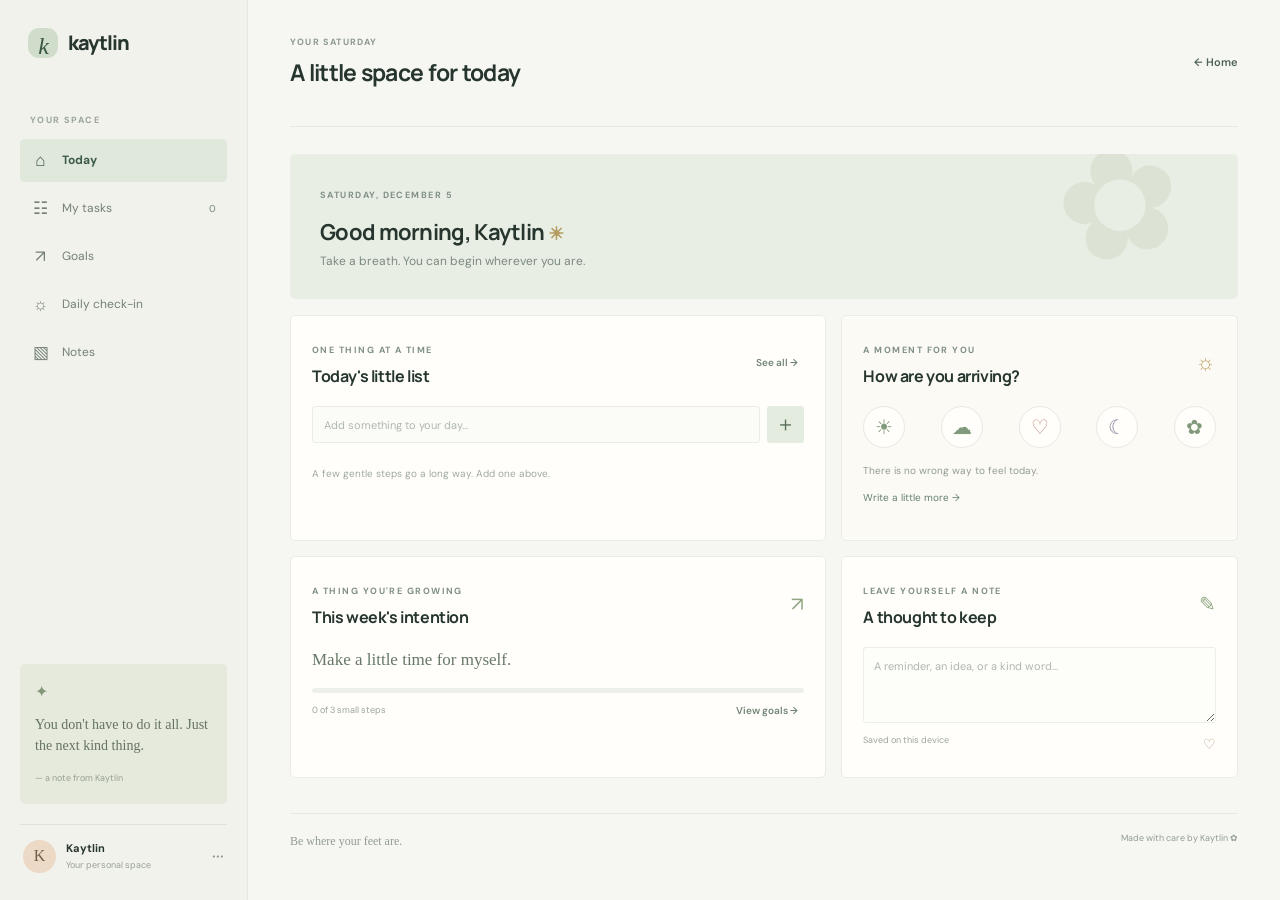
==== workbench.html @ 056707e0 "Upload Kaytlin website files" ====
<!doctype html>
<html lang="en">
<head>
  <meta charset="utf-8">
  <meta name="viewport" content="width=device-width, initial-scale=1">
  <meta name="theme-color" content="#f6f7f2">
  <title>Your space — Kaytlin</title>
  <link rel="preconnect" href="https://fonts.googleapis.com">
  <link rel="preconnect" href="https://fonts.gstatic.com" crossorigin>
  <link href="https://fonts.googleapis.com/css2?family=DM+Sans:wght@400;500;600;700&family=Manrope:wght@400;500;600;700;800&display=swap" rel="stylesheet">
  <link rel="stylesheet" href="style.css">
</head>
<body class="app-page">
  <aside class="sidebar"><a class="brand" href="index.html"><span class="brand-mark">k</span> kaytlin</a><div class="side-label">YOUR SPACE</div><nav class="side-nav" aria-label="Main navigation">
    <button class="nav-item active" data-view="today"><span>⌂</span> Today</button><button class="nav-item" data-view="tasks"><span>☷</span> My tasks <b class="nav-count" id="nav-count">0</b></button><button class="nav-item" data-view="goals"><span>↗</span> Goals</button><button class="nav-item" data-view="checkin"><span>☼</span> Daily check-in</button><button class="nav-item" data-view="notes"><span>▧</span> Notes</button>
  </nav><div class="sidebar-bottom"><div class="sidebar-note"><span class="note-spark">✦</span><p>You don't have to do it all. Just the next kind thing.</p><span>— a note from Kaytlin</span></div><div class="profile"><div class="profile-avatar">K</div><div><b>Kaytlin</b><small>Your personal space</small></div><span class="profile-menu">···</span></div></div></aside>
  <main class="app-main"><header class="app-header"><div class="mobile-brand"><a class="brand" href="index.html"><span class="brand-mark">k</span> kaytlin</a></div><div><div class="date-kicker" id="today-date">YOUR WEDNESDAY</div><h1 id="view-title">A little space for today</h1></div><a class="back-link" href="index.html">← Home</a></header>
    <div class="app-content">
      <section class="view-panel active" id="view-today"><div class="welcome-card"><div><span class="eyebrow">WEDNESDAY, NOVEMBER 6</span><h2>Good morning, Kaytlin <span>☀</span></h2><p>Take a breath. You can begin wherever you are.</p></div><div class="welcome-art">✿</div></div>
        <div class="dashboard-grid"><div class="panel tasks-panel"><div class="panel-heading"><div><span class="eyebrow">ONE THING AT A TIME</span><h3>Today's little list</h3></div><button class="text-button" data-jump="tasks">See all →</button></div><form class="add-task-form" data-form="task"><input name="task" placeholder="Add something to your day…" aria-label="New task" maxlength="100" required><button aria-label="Add task">＋</button></form><ul class="task-list" id="today-task-list"></ul><div class="empty-hint" id="task-empty">A few gentle steps go a long way. Add one above.</div></div>
        <div class="panel mood-panel"><div class="panel-heading"><div><span class="eyebrow">A MOMENT FOR YOU</span><h3>How are you arriving?</h3></div><span class="panel-sun">☼</span></div><div class="mood-options" aria-label="Choose today's mood"><button data-mood="Bright" title="Bright">☀</button><button data-mood="Okay" title="Okay">☁</button><button data-mood="Tender" title="Tender">♡</button><button data-mood="Low-key" title="Low-key">☾</button><button data-mood="Growing" title="Growing">✿</button></div><p class="mood-result" id="mood-result">There is no wrong way to feel today.</p><a class="subtle-link" data-jump="checkin">Write a little more →</a></div>
        <div class="panel goal-panel"><div class="panel-heading"><div><span class="eyebrow">A THING YOU'RE GROWING</span><h3>This week's intention</h3></div><span class="goal-icon">↗</span></div><p id="today-goal">Make a little time for myself.</p><div class="progress-track"><span id="goal-progress-bar"></span></div><div class="goal-foot"><span id="goal-progress-text">0 of 3 small steps</span><button class="text-button" data-jump="goals">View goals →</button></div></div>
        <div class="panel note-panel"><div class="panel-heading"><div><span class="eyebrow">LEAVE YOURSELF A NOTE</span><h3>A thought to keep</h3></div><span class="note-icon">✎</span></div><textarea id="quick-note" placeholder="A reminder, an idea, or a kind word…" maxlength="500" aria-label="Quick note"></textarea><div class="save-line"><span id="note-status">Saved on this device</span><span>♡</span></div></div></div>
      </section>
      <section class="view-panel" id="view-tasks"><div class="section-banner banner-moss"><div><span class="eyebrow">CLEAR A LITTLE SPACE</span><h2>Tasks for your day</h2><p>Small steps count. Add, finish, or let go of a task.</p></div><span>☷</span></div><div class="panel full-panel"><form class="add-task-form" data-form="task"><input name="task" placeholder="What would you like to remember?" aria-label="New task" maxlength="100" required><button aria-label="Add task">＋</button></form><ul class="task-list" id="all-task-list"></ul><div class="empty-hint" id="all-task-empty">Your list is open. Add a first step above.</div></div></section>
      <section class="view-panel" id="view-goals"><div class="section-banner banner-lilac"><div><span class="eyebrow">GROW AT YOUR OWN PACE</span><h2>Goals & intentions</h2><p>Let a big hope become a few kind, doable steps.</p></div><span>↗</span></div><div class="panel full-panel"><div class="panel-heading"><div><span class="eyebrow">THIS WEEK</span><h3 id="goal-heading">Make a little time for myself</h3></div><button id="edit-goal" class="text-button">Edit intention</button></div><div class="goal-steps" id="goal-steps"></div><form class="add-task-form" id="goal-form"><input name="step" placeholder="Add a small step…" maxlength="100" aria-label="Add goal step" required><button aria-label="Add step">＋</button></form><div class="goal-progress-large"><div class="progress-track"><span id="goal-progress-bar-large"></span></div><span id="goal-progress-text-large">0 of 3 steps complete</span></div></div></section>
      <section class="view-panel" id="view-checkin"><div class="section-banner banner-peach"><div><span class="eyebrow">A SMALL PAUSE IN YOUR DAY</span><h2>Daily check-in</h2><p>Notice what is here, without needing to fix it.</p></div><span>☼</span></div><div class="panel full-panel checkin-panel"><span class="eyebrow">HOW ARE YOU FEELING RIGHT NOW?</span><div class="mood-options mood-options-large"><button data-mood="Bright" title="Bright">☀<small>Bright</small></button><button data-mood="Okay" title="Okay">☁<small>Okay</small></button><button data-mood="Tender" title="Tender">♡<small>Tender</small></button><button data-mood="Low-key" title="Low-key">☾<small>Low-key</small></button><button data-mood="Growing" title="Growing">✿<small>Growing</small></button></div><label class="field-label" for="checkin-note">Anything you'd like to say to yourself?</label><textarea id="checkin-note" placeholder="No need to make it perfect…" maxlength="500"></textarea><button class="button button-dark" id="save-checkin">Save today's check-in <span>→</span></button><div class="checkin-history" id="checkin-history"></div></div></section>
      <section class="view-panel" id="view-notes"><div class="section-banner banner-cream"><div><span class="eyebrow">CATCH A THOUGHT BEFORE IT FLOWS BY</span><h2>Your notes</h2><p>A safe place for ideas, lists, and little reminders.</p></div><span>▧</span></div><div class="panel full-panel notes-panel"><label class="field-label" for="long-note">A page for your thoughts</label><textarea id="long-note" placeholder="Write whatever you need to get out of your head…" maxlength="3000"></textarea><div class="save-line"><span id="long-note-status">Saved on this device</span><span>✦</span></div><div class="privacy-note">Your notes stay in this browser on this device.</div></div></section>
    </div><footer class="app-footer">Be where your feet are. <span>Made with care by Kaytlin ✿</span></footer>
  </main>
  <nav class="mobile-nav" aria-label="Mobile navigation"><button class="active" data-view="today"><span>⌂</span><small>Today</small></button><button data-view="tasks"><span>☷</span><small>Tasks</small></button><button data-view="goals"><span>↗</span><small>Goals</small></button><button data-view="checkin"><span>☼</span><small>Check-in</small></button><button data-view="notes"><span>▧</span><small>Notes</small></button></nav>
  <script src="app.js"></script>
</body>
</html>
---- style.css ----
:root{--ink:#26352e;--muted:#758078;--paper:#f6f7f2;--white:#fffefa;--line:#e7e9e1;--moss:#dfe9da;--green:#526e5a;--peach:#f8e4d8;--lilac:#eae4f1;--cream:#f3eddd;--dark:#273b31;--serif:Georgia,'Times New Roman',serif;--sans:'DM Sans',Arial,sans-serif;--display:'Manrope','DM Sans',Arial,sans-serif}*{box-sizing:border-box}html{scroll-behavior:smooth}body{margin:0;background:var(--paper);color:var(--ink);font-family:var(--sans);font-size:15px;line-height:1.55}a{color:inherit;text-decoration:none}button,input,textarea{font:inherit}button{color:inherit}.wrap{width:min(1160px,calc(100% - 64px));margin-inline:auto}.topbar{height:84px;display:flex;align-items:center;justify-content:space-between}.landing-topbar{width:min(1280px,calc(100% - 64px));margin:auto}.brand{display:inline-flex;align-items:center;gap:10px;font-family:var(--display);font-size:20px;letter-spacing:-1px;font-weight:800}.brand-mark{width:30px;height:30px;display:grid;place-items:center;border-radius:11px;background:#cfddca;color:#375542;font-family:var(--serif);font-size:24px;font-style:italic;font-weight:400}.top-link,.back-link{font-size:13px;font-weight:600;color:#506258}.top-link span{margin-left:6px}.hero{min-height:610px;padding:68px 0 82px;display:grid;grid-template-columns:1fr 1.04fr;align-items:center;gap:42px}.hero-copy{padding-bottom:20px}.eyebrow{display:inline-flex;align-items:center;color:#819087;font-size:10px;font-weight:700;letter-spacing:1.45px;line-height:1.4}.live-dot{width:7px;height:7px;background:#92aa83;border-radius:50%;margin-right:9px;box-shadow:0 0 0 4px #e7ede2}.hero h1,.section-heading h2,.closing h2{font-family:var(--display);font-size:clamp(50px,6.2vw,78px);line-height:1.06;letter-spacing:-4.5px;margin:24px 0 18px;font-weight:600}.hero h1 em,.section-heading h2 em{font-family:var(--serif);font-weight:400;color:#69836c;letter-spacing:-3px}.hero-text{max-width:470px;color:#758078;font-size:16px;line-height:1.8;margin:0 0 28px}.button{border:0;display:inline-flex;align-items:center;justify-content:center;gap:24px;border-radius:7px;padding:14px 18px;font-size:13px;font-weight:700;cursor:pointer;transition:transform .18s,background .18s}.button:hover{transform:translateY(-2px)}.button-dark{color:white;background:var(--dark)}.button-dark:hover{background:#3c5849}.button-light{background:#f5f4eb;color:var(--dark)}.hero-note{display:flex;align-items:center;gap:12px;margin-top:32px;color:#8b958e;font-size:11px}.avatar-stack{display:flex}.avatar-stack i{font-style:normal;display:grid;place-items:center;width:25px;height:25px;border-radius:50%;background:#e8eee3;border:2px solid var(--paper);margin-right:-6px;color:#738c70;font-size:10px}.avatar-stack i:nth-child(2){background:#f7e8d9;color:#bb8d64}.avatar-stack i:nth-child(3){background:#eee6f2;color:#90749f}.hero-art{position:relative;min-height:450px;display:grid;place-items:center;overflow:hidden;border-radius:48% 48% 13px 13px;background:linear-gradient(155deg,#edf0e5,#f5eee1 65%,#ebeee4)}.sun-orb{width:250px;height:250px;position:absolute;top:63px;left:calc(50% - 125px);border-radius:50%;background:#e3d8b5;opacity:.72}.orbit{position:absolute;border:1px solid rgba(93,119,95,.17);border-radius:50%;width:370px;height:370px}.orbit-two{width:440px;height:440px}.planner-card{position:relative;width:min(340px,75%);padding:20px 20px 0;background:#fffefa;box-shadow:0 24px 60px #46513c1a;transform:rotate(-3deg);border-radius:4px;z-index:1}.planner-head{display:flex;justify-content:space-between;color:#89958a;font-size:8px;letter-spacing:1.5px}.planner-head span+span{color:#b99c69;font-size:15px}.planner-date{font-family:var(--display);font-size:21px;font-weight:700;margin:16px 0 20px}.planner-date b{font-family:var(--serif);font-size:32px;font-weight:400;color:#829b7a;margin-left:6px}.planner-line{display:flex;align-items:center;gap:9px;padding:12px 0;border-top:1px solid #eeeee8;color:#566057;font-size:10px}.planner-line span:nth-child(2){flex:1}.planner-line span:last-child{color:#a3aaa2;font-size:9px}.tiny-check{width:14px;height:14px;display:grid;place-items:center;background:#dce7d7;border-radius:50%;color:#57705c;font-size:9px}.tiny-check.empty{background:white;border:1px solid #dce1d7}.planner-footer{margin:3px -20px 0;padding:12px 20px;display:flex;justify-content:space-between;background:#f3f4ed;color:#8b958e;font-size:9px}.planner-footer span+span{color:#bd9989;font-size:14px}.art-caption{position:absolute;color:#71806f;font-family:var(--serif);font-size:14px;font-style:italic;line-height:1.3;z-index:2}.caption-top{top:90px;left:9%}.caption-bottom{right:8%;bottom:73px}.floating{position:absolute;z-index:2}.flower{top:53px;right:22%;font-size:30px;color:#a9b48d}.sparkle{bottom:83px;left:16%;font-size:20px;color:#d5aa7b}.leaf{top:50%;right:8%;font-size:24px;color:#91a687}.intro-strip{border-block:1px solid #e8e9e2;background:#f2f3eb}.strip-inner{height:64px;display:flex;justify-content:space-between;align-items:center;color:#829086;font-size:10px;letter-spacing:1.8px;font-weight:700}.strip-inner i{color:#a9b992;font-style:normal}.features{padding:108px 0 115px}.section-heading{text-align:center}.section-heading h2,.closing h2{font-size:48px;letter-spacing:-2.7px;margin:15px 0 46px}.feature-grid{display:grid;grid-template-columns:repeat(3,1fr);gap:16px}.feature-card{min-height:225px;padding:26px 25px;position:relative;border-radius:5px;overflow:hidden}.feature-moss{background:#e8eee3}.feature-peach{background:#f5e8dd}.feature-lilac{background:#ece8f1}.feature-icon{width:36px;height:36px;display:grid;place-items:center;border-radius:50%;background:#ffffff91;color:#587360;font-size:18px}.feature-card h3{font-family:var(--display);font-size:17px;margin:23px 0 7px;letter-spacing:-.4px}.feature-card p{max-width:260px;margin:0;color:#78817a;font-size:12px;line-height:1.7}.feature-number{position:absolute;right:22px;bottom:13px;font-family:var(--serif);font-size:34px;color:#879a7b42}.closing{background:#455d4e;color:white;min-height:235px;padding:44px 52px;display:flex;justify-content:space-between;align-items:center;border-radius:6px;margin-bottom:70px}.closing .eyebrow{color:#d1ddce}.closing h2{font-family:var(--display);font-size:34px;line-height:1.2;letter-spacing:-1.5px;margin:12px 0 0}.footer{min-height:78px;display:flex;align-items:center;justify-content:space-between;color:#8a948d;font-size:11px;border-top:1px solid var(--line)}.footer .brand{color:var(--ink);font-size:16px}.footer .brand-mark{width:24px;height:24px;font-size:18px;border-radius:8px}.app-page{min-height:100vh}.sidebar{position:fixed;inset:0 auto 0 0;width:248px;padding:27px 20px;background:#f0f2eb;border-right:1px solid #e5e8df;display:flex;flex-direction:column;z-index:5}.sidebar .brand{margin:0 0 56px 8px}.side-label{padding:0 10px;color:#9ba49b;font-size:9px;font-weight:700;letter-spacing:1.4px;margin-bottom:11px}.side-nav{display:grid;gap:5px}.nav-item{height:43px;padding:0 11px;display:flex;align-items:center;gap:12px;border:0;background:transparent;text-align:left;color:#758077;border-radius:5px;font-size:12px;cursor:pointer}.nav-item>span{width:19px;font-size:17px;text-align:center}.nav-item.active{background:#e0e8dc;color:#3e5b48;font-weight:700}.nav-count{margin-left:auto;font-size:10px;font-weight:500;color:#8c978e}.sidebar-bottom{margin-top:auto}.sidebar-note{background:#e5eadd;border-radius:5px;padding:16px 15px;margin-bottom:20px}.note-spark{color:#829878;font-size:16px}.sidebar-note p{margin:9px 0;color:#657266;font-family:var(--serif);font-size:14px;line-height:1.5}.sidebar-note>span:last-child{font-size:9px;color:#96a094}.profile{padding:15px 3px 0;border-top:1px solid #dfe3da;display:flex;align-items:center;gap:10px}.profile-avatar{width:33px;height:33px;display:grid;place-items:center;border-radius:50%;background:#ecd9c6;color:#755d48;font-family:var(--serif);font-size:16px}.profile b,.profile small{display:block}.profile b{font-size:11px}.profile small{font-size:9px;color:#9aa199;margin-top:2px}.profile-menu{margin-left:auto;color:#8e988e;font-size:19px}.app-main{margin-left:248px;min-height:100vh;padding:0 42px;max-width:1600px}.app-header{height:127px;display:flex;align-items:center;justify-content:space-between;border-bottom:1px solid var(--line)}.date-kicker{font-size:9px;letter-spacing:1.2px;color:#8c998e;font-weight:700}.app-header h1{font-family:var(--display);font-size:23px;letter-spacing:-.7px;margin:5px 0 0}.back-link{font-size:11px}.app-content{max-width:1030px;margin:27px auto 35px}.welcome-card{min-height:145px;padding:26px 30px;display:flex;justify-content:space-between;align-items:center;background:#e9eee4;border-radius:5px;position:relative;overflow:hidden}.welcome-card .eyebrow{font-size:9px}.welcome-card h2{font-family:var(--display);font-size:22px;letter-spacing:-.7px;margin:10px 0 3px}.welcome-card h2 span{font-size:18px;color:#b59d63}.welcome-card p{margin:0;color:#7c897e;font-size:12px}.welcome-art{position:absolute;right:55px;top:-25px;font-size:150px;line-height:1;color:#afbd9a35;transform:rotate(-14deg)}.dashboard-grid{display:grid;grid-template-columns:1.15fr .85fr;gap:15px;margin-top:16px}.panel{padding:21px;background:var(--white);border:1px solid #ebece6;border-radius:5px}.tasks-panel,.mood-panel{min-height:226px}.panel-heading{display:flex;align-items:center;justify-content:space-between;margin-bottom:17px}.panel-heading .eyebrow{font-size:9px}.panel-heading h3{font-family:var(--display);font-size:16px;letter-spacing:-.4px;margin:4px 0 0}.text-button{border:0;background:none;color:#728575;font-size:10px;font-weight:600;cursor:pointer}.add-task-form{display:flex;gap:7px}.add-task-form input{flex:1;min-width:0;height:37px;padding:0 11px;border:1px solid #e9ebe5;border-radius:3px;background:#fbfcf8;outline:none;font-size:11px}.add-task-form input:focus,textarea:focus{border-color:#b7c5b2;box-shadow:0 0 0 3px #e9efe6}.add-task-form input::placeholder,textarea::placeholder{color:#b0b7b0}.add-task-form button{width:37px;border:0;border-radius:3px;background:#e4ebdf;color:#56705a;font-size:21px;cursor:pointer}.task-list{list-style:none;margin:8px 0 0;padding:0}.task-row{display:flex;align-items:center;gap:9px;padding:8px 1px;border-bottom:1px solid #f0f1ec;font-size:11px}.task-toggle{width:16px;height:16px;border:1px solid #cfd8cd;border-radius:50%;background:white;display:grid;place-items:center;font-size:10px;color:#fff;cursor:pointer;flex:none}.task-row.done .task-toggle{background:#839980;border-color:#839980}.task-row.done .task-text{text-decoration:line-through;color:#a4aca4}.task-text{flex:1;overflow-wrap:anywhere}.task-delete{border:0;background:transparent;color:#b0b7b0;font-size:16px;cursor:pointer}.task-delete:hover{color:#a06f61}.empty-hint{padding:15px 0 3px;color:#a0a9a1;font-size:10px}.mood-panel{background:#fbfaf5}.panel-sun{color:#c4a66b;font-size:22px}.mood-options{display:flex;align-items:center;justify-content:space-between;gap:8px}.mood-options button{width:42px;height:42px;border:1px solid #e8eae2;background:#fffefa;border-radius:50%;font-size:20px;color:#829a7c;cursor:pointer;transition:.15s}.mood-options button:hover,.mood-options button.selected{background:#e8eee3;border-color:#b7c8b1;transform:translateY(-2px)}.mood-options button[data-mood="Tender"]{color:#c28f87}.mood-options button[data-mood="Low-key"]{color:#8a86a4}.mood-result{font-size:10px;color:#929b92;margin:15px 0 6px}.subtle-link{font-size:10px;color:#65816b;cursor:pointer}.goal-panel,.note-panel{min-height:190px}.goal-icon,.note-icon{font-size:20px;color:#91a783}.goal-panel>p{font-family:var(--serif);font-size:17px;color:#677868;margin:15px 0}.progress-track{height:5px;background:#edf0e9;border-radius:9px;overflow:hidden}.progress-track span{display:block;width:0;height:100%;background:#8fa786;border-radius:9px;transition:width .2s}.goal-foot{display:flex;justify-content:space-between;align-items:center;margin-top:9px;color:#9aa49a;font-size:9px}.note-panel textarea,.full-panel textarea{width:100%;resize:vertical;min-height:76px;border:1px solid #eceee8;border-radius:3px;background:#fdfdf9;padding:10px;font-size:11px;color:var(--ink);outline:none;line-height:1.6}.save-line{display:flex;justify-content:space-between;color:#9ba49c;font-size:9px;margin-top:4px}.save-line span+span{color:#b89d83;font-size:14px}.view-panel{display:none}.view-panel.active{display:block;animation:fadein .2s ease}@keyframes fadein{from{opacity:.5;transform:translateY(4px)}to{opacity:1;transform:none}}.section-banner{min-height:150px;padding:26px 30px;border-radius:5px;display:flex;align-items:center;justify-content:space-between;margin-bottom:16px}.section-banner h2{font-family:var(--display);font-size:25px;letter-spacing:-.8px;margin:7px 0}.section-banner p{margin:0;color:#7c887e;font-size:12px}.section-banner>span{font-size:54px;opacity:.35;margin-right:15px}.banner-moss{background:#e8eee3}.banner-lilac{background:#ece8f1}.banner-peach{background:#f5e8dd}.banner-cream{background:#f1ecdf}.full-panel{min-height:240px}.full-panel .add-task-form{margin-bottom:8px}.goal-steps{margin:17px 0}.goal-step{display:flex;align-items:center;gap:11px;padding:12px 3px;border-bottom:1px solid #eff0eb;font-size:12px}.goal-step input{accent-color:#82997b;width:16px;height:16px}.goal-step.done span{text-decoration:line-through;color:#a4aca4}.goal-progress-large{max-width:350px;display:flex;align-items:center;gap:12px;color:#929c93;font-size:10px;margin-top:17px}.goal-progress-large .progress-track{flex:1}.mood-options-large{justify-content:flex-start;gap:15px;margin:22px 0 28px}.mood-options-large button{width:58px;height:58px;display:flex;flex-direction:column;justify-content:center;align-items:center;gap:0;font-size:22px}.mood-options-large small{font-size:8px;color:#859187}.field-label{display:block;margin:15px 0 8px;font-size:11px;font-weight:600;color:#58675d}.checkin-panel textarea{min-height:90px;margin-bottom:17px}.checkin-panel .button{font-size:11px;padding:12px 15px}.checkin-history{margin-top:22px;color:#8b968d;font-size:10px}.notes-panel textarea{min-height:230px;font-family:var(--serif);font-size:15px;padding:16px}.privacy-note{margin-top:20px;padding:11px 13px;background:#f5f5ee;color:#91998f;font-size:10px}.app-footer{max-width:1030px;margin:0 auto;padding:18px 0 24px;border-top:1px solid var(--line);display:flex;justify-content:space-between;color:#929c92;font-family:var(--serif);font-size:12px}.app-footer span{font-family:var(--sans);font-size:9px}.mobile-brand,.mobile-nav{display:none}
@media(max-width:900px){.hero{gap:20px;min-height:550px}.hero h1{font-size:60px}.hero-art{min-height:390px}.sidebar{width:215px}.app-main{margin-left:215px;padding:0 25px}.dashboard-grid{grid-template-columns:1fr}.tasks-panel,.mood-panel{min-height:unset}.welcome-art{right:20px}.sidebar-note{padding:12px}}
@media(max-width:650px){.wrap{width:calc(100% - 38px)}.topbar{height:68px}.landing-topbar{width:calc(100% - 38px)}.brand{font-size:18px}.top-link{font-size:11px}.hero{padding:52px 0 52px;grid-template-columns:1fr;gap:38px}.hero-copy{padding:0}.hero h1{font-size:56px;letter-spacing:-3.3px;margin-top:18px}.hero-text{font-size:14px;max-width:390px}.hero-art{min-height:380px;width:100%;max-width:460px;margin:auto}.planner-card{width:min(325px,76%)}.caption-top{left:5%}.caption-bottom{right:4%}.strip-inner{height:54px;font-size:8px;letter-spacing:1px}.features{padding:76px 0}.section-heading h2{font-size:40px;margin-bottom:29px}.feature-grid{grid-template-columns:1fr;gap:10px}.feature-card{min-height:178px;padding:21px}.feature-card h3{margin-top:14px}.closing{width:calc(100% - 38px);padding:28px 23px;display:block;margin-bottom:38px}.closing h2{font-size:29px}.closing .button{margin-top:20px}.footer{width:calc(100% - 38px);min-height:70px}.footer>span:nth-child(2){display:none}.sidebar{display:none}.app-main{margin:0;padding:0 18px 80px}.app-header{height:99px}.app-header h1{font-size:19px}.back-link{font-size:10px}.mobile-brand{display:block;position:absolute;top:13px}.app-header{padding-top:25px}.app-header>div:nth-child(2){padding-top:20px}.mobile-nav{position:fixed;inset:auto 0 0;z-index:10;display:flex;justify-content:space-around;padding:8px 6px calc(8px + env(safe-area-inset-bottom));background:#fffefa;border-top:1px solid #e8eae3}.mobile-nav button{width:20%;border:0;background:transparent;color:#8c978e;display:flex;flex-direction:column;align-items:center;gap:2px;font-size:17px}.mobile-nav button.active{color:#4f7058}.mobile-nav small{font-size:8px}.app-content{margin:17px auto 27px}.welcome-card{min-height:132px;padding:21px}.welcome-card h2{font-size:18px}.welcome-card p{max-width:230px;font-size:10px}.welcome-art{right:2px;font-size:113px}.dashboard-grid{gap:10px;margin-top:10px}.panel{padding:17px}.tasks-panel,.mood-panel{min-height:unset}.goal-panel,.note-panel{min-height:unset}.section-banner{min-height:128px;padding:21px}.section-banner h2{font-size:21px}.section-banner p{font-size:10px;max-width:230px}.section-banner>span{font-size:40px;margin-right:2px}.full-panel{padding:17px}.mood-options-large{gap:8px;justify-content:space-between}.mood-options-large button{width:51px;height:51px}.app-footer{font-size:10px;padding-bottom:16px}.app-footer span{display:none}}
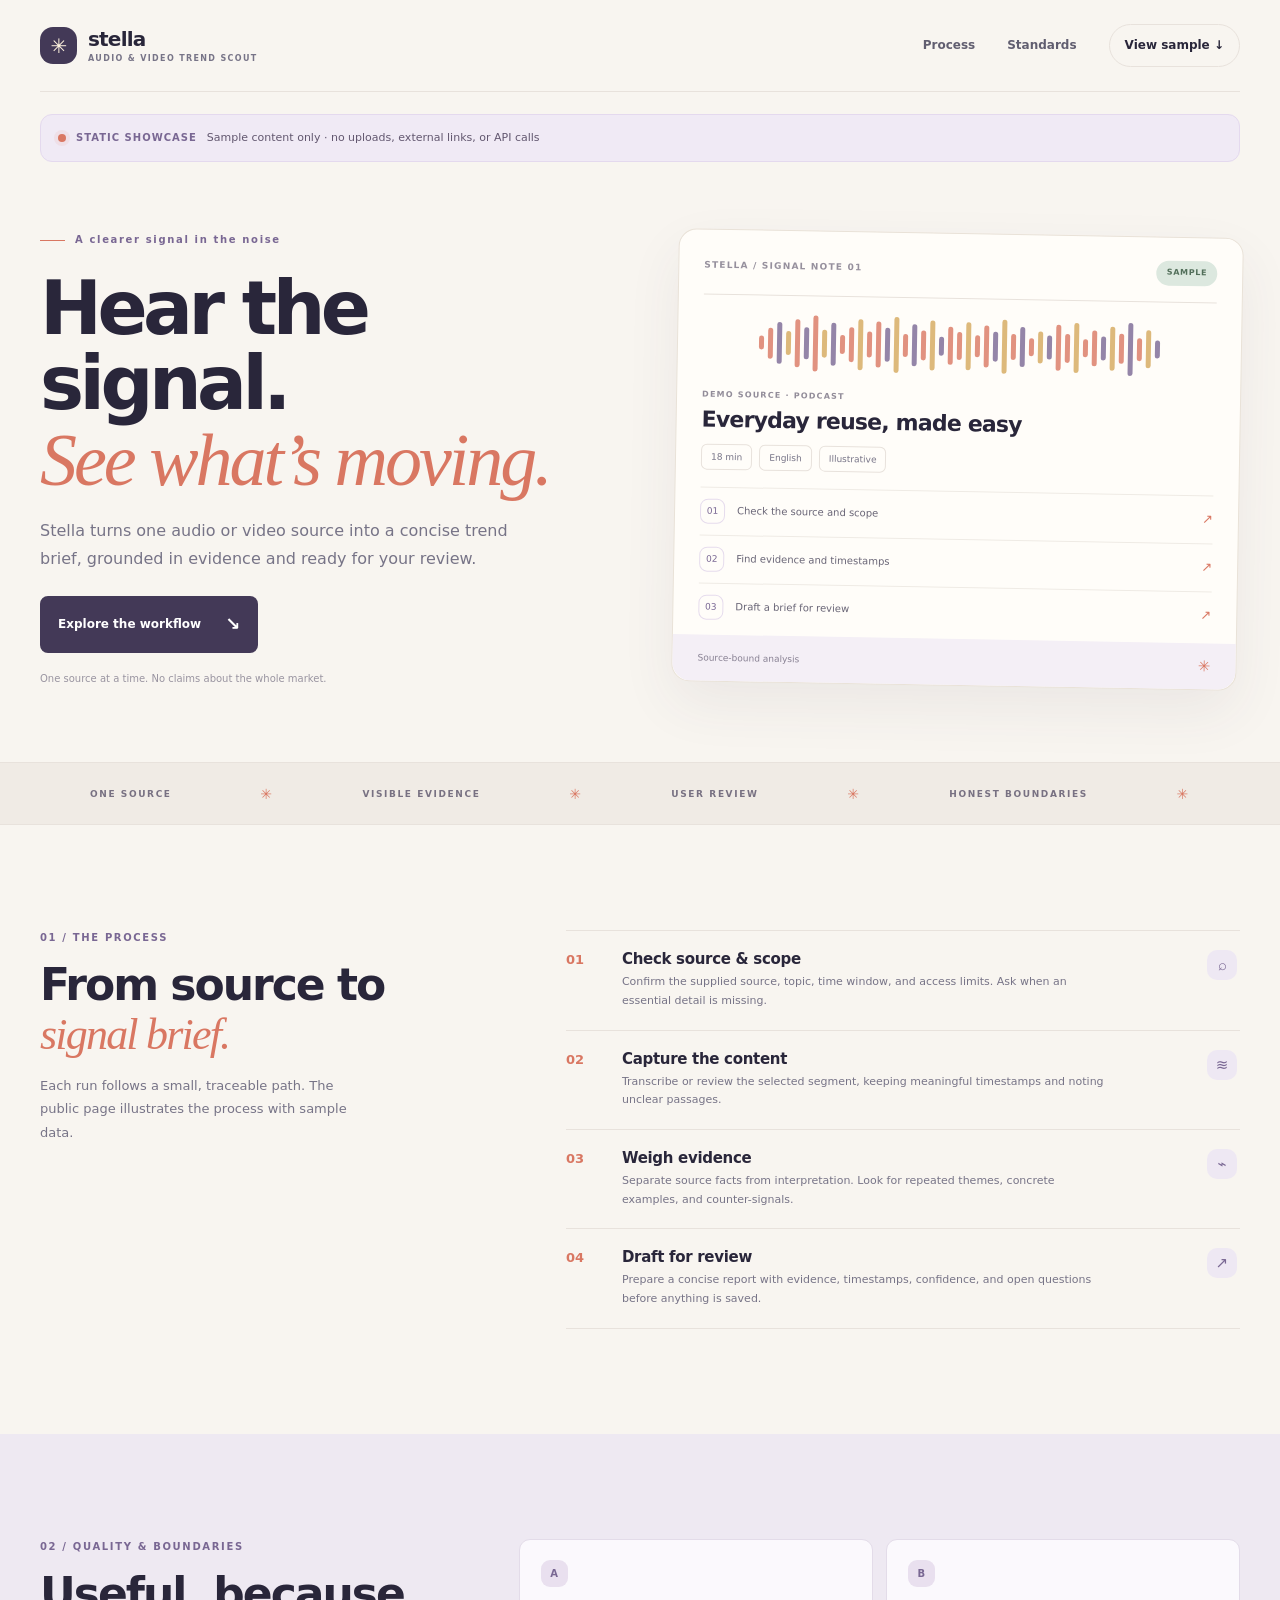
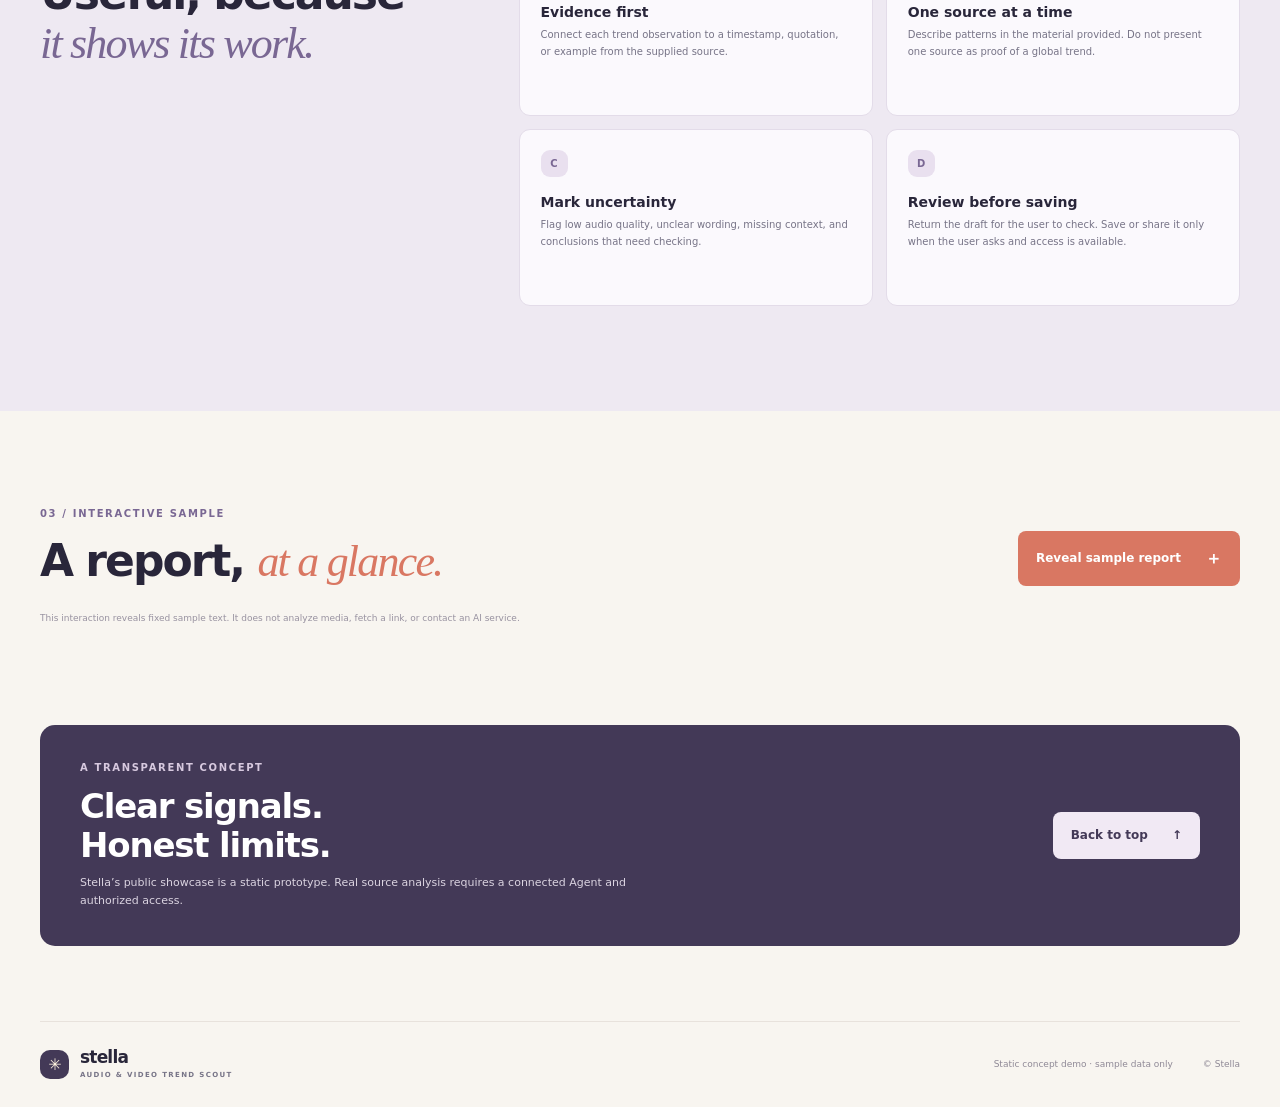
==== commit cb84efe6: "Replace Kaytlin planner with Stella trend scout Publish the English Stella showcase, Agent profile, " ====
--- a/workbench.html
+++ b/workbench.html
@@ -3,32 +3,10 @@
 <head>
   <meta charset="utf-8">
   <meta name="viewport" content="width=device-width, initial-scale=1">
-  <meta name="theme-color" content="#f6f7f2">
-  <title>Your space — Kaytlin</title>
-  <link rel="preconnect" href="https://fonts.googleapis.com">
-  <link rel="preconnect" href="https://fonts.gstatic.com" crossorigin>
-  <link href="https://fonts.googleapis.com/css2?family=DM+Sans:wght@400;500;600;700&family=Manrope:wght@400;500;600;700;800&display=swap" rel="stylesheet">
-  <link rel="stylesheet" href="style.css">
+  <meta http-equiv="refresh" content="0; url=index.html#process">
+  <title>Stella — Workflow</title>
 </head>
-<body class="app-page">
-  <aside class="sidebar"><a class="brand" href="index.html"><span class="brand-mark">k</span> kaytlin</a><div class="side-label">YOUR SPACE</div><nav class="side-nav" aria-label="Main navigation">
-    <button class="nav-item active" data-view="today"><span>⌂</span> Today</button><button class="nav-item" data-view="tasks"><span>☷</span> My tasks <b class="nav-count" id="nav-count">0</b></button><button class="nav-item" data-view="goals"><span>↗</span> Goals</button><button class="nav-item" data-view="checkin"><span>☼</span> Daily check-in</button><button class="nav-item" data-view="notes"><span>▧</span> Notes</button>
-  </nav><div class="sidebar-bottom"><div class="sidebar-note"><span class="note-spark">✦</span><p>You don't have to do it all. Just the next kind thing.</p><span>— a note from Kaytlin</span></div><div class="profile"><div class="profile-avatar">K</div><div><b>Kaytlin</b><small>Your personal space</small></div><span class="profile-menu">···</span></div></div></aside>
-  <main class="app-main"><header class="app-header"><div class="mobile-brand"><a class="brand" href="index.html"><span class="brand-mark">k</span> kaytlin</a></div><div><div class="date-kicker" id="today-date">YOUR WEDNESDAY</div><h1 id="view-title">A little space for today</h1></div><a class="back-link" href="index.html">← Home</a></header>
-    <div class="app-content">
-      <section class="view-panel active" id="view-today"><div class="welcome-card"><div><span class="eyebrow">WEDNESDAY, NOVEMBER 6</span><h2>Good morning, Kaytlin <span>☀</span></h2><p>Take a breath. You can begin wherever you are.</p></div><div class="welcome-art">✿</div></div>
-        <div class="dashboard-grid"><div class="panel tasks-panel"><div class="panel-heading"><div><span class="eyebrow">ONE THING AT A TIME</span><h3>Today's little list</h3></div><button class="text-button" data-jump="tasks">See all →</button></div><form class="add-task-form" data-form="task"><input name="task" placeholder="Add something to your day…" aria-label="New task" maxlength="100" required><button aria-label="Add task">＋</button></form><ul class="task-list" id="today-task-list"></ul><div class="empty-hint" id="task-empty">A few gentle steps go a long way. Add one above.</div></div>
-        <div class="panel mood-panel"><div class="panel-heading"><div><span class="eyebrow">A MOMENT FOR YOU</span><h3>How are you arriving?</h3></div><span class="panel-sun">☼</span></div><div class="mood-options" aria-label="Choose today's mood"><button data-mood="Bright" title="Bright">☀</button><button data-mood="Okay" title="Okay">☁</button><button data-mood="Tender" title="Tender">♡</button><button data-mood="Low-key" title="Low-key">☾</button><button data-mood="Growing" title="Growing">✿</button></div><p class="mood-result" id="mood-result">There is no wrong way to feel today.</p><a class="subtle-link" data-jump="checkin">Write a little more →</a></div>
-        <div class="panel goal-panel"><div class="panel-heading"><div><span class="eyebrow">A THING YOU'RE GROWING</span><h3>This week's intention</h3></div><span class="goal-icon">↗</span></div><p id="today-goal">Make a little time for myself.</p><div class="progress-track"><span id="goal-progress-bar"></span></div><div class="goal-foot"><span id="goal-progress-text">0 of 3 small steps</span><button class="text-button" data-jump="goals">View goals →</button></div></div>
-        <div class="panel note-panel"><div class="panel-heading"><div><span class="eyebrow">LEAVE YOURSELF A NOTE</span><h3>A thought to keep</h3></div><span class="note-icon">✎</span></div><textarea id="quick-note" placeholder="A reminder, an idea, or a kind word…" maxlength="500" aria-label="Quick note"></textarea><div class="save-line"><span id="note-status">Saved on this device</span><span>♡</span></div></div></div>
-      </section>
-      <section class="view-panel" id="view-tasks"><div class="section-banner banner-moss"><div><span class="eyebrow">CLEAR A LITTLE SPACE</span><h2>Tasks for your day</h2><p>Small steps count. Add, finish, or let go of a task.</p></div><span>☷</span></div><div class="panel full-panel"><form class="add-task-form" data-form="task"><input name="task" placeholder="What would you like to remember?" aria-label="New task" maxlength="100" required><button aria-label="Add task">＋</button></form><ul class="task-list" id="all-task-list"></ul><div class="empty-hint" id="all-task-empty">Your list is open. Add a first step above.</div></div></section>
-      <section class="view-panel" id="view-goals"><div class="section-banner banner-lilac"><div><span class="eyebrow">GROW AT YOUR OWN PACE</span><h2>Goals & intentions</h2><p>Let a big hope become a few kind, doable steps.</p></div><span>↗</span></div><div class="panel full-panel"><div class="panel-heading"><div><span class="eyebrow">THIS WEEK</span><h3 id="goal-heading">Make a little time for myself</h3></div><button id="edit-goal" class="text-button">Edit intention</button></div><div class="goal-steps" id="goal-steps"></div><form class="add-task-form" id="goal-form"><input name="step" placeholder="Add a small step…" maxlength="100" aria-label="Add goal step" required><button aria-label="Add step">＋</button></form><div class="goal-progress-large"><div class="progress-track"><span id="goal-progress-bar-large"></span></div><span id="goal-progress-text-large">0 of 3 steps complete</span></div></div></section>
-      <section class="view-panel" id="view-checkin"><div class="section-banner banner-peach"><div><span class="eyebrow">A SMALL PAUSE IN YOUR DAY</span><h2>Daily check-in</h2><p>Notice what is here, without needing to fix it.</p></div><span>☼</span></div><div class="panel full-panel checkin-panel"><span class="eyebrow">HOW ARE YOU FEELING RIGHT NOW?</span><div class="mood-options mood-options-large"><button data-mood="Bright" title="Bright">☀<small>Bright</small></button><button data-mood="Okay" title="Okay">☁<small>Okay</small></button><button data-mood="Tender" title="Tender">♡<small>Tender</small></button><button data-mood="Low-key" title="Low-key">☾<small>Low-key</small></button><button data-mood="Growing" title="Growing">✿<small>Growing</small></button></div><label class="field-label" for="checkin-note">Anything you'd like to say to yourself?</label><textarea id="checkin-note" placeholder="No need to make it perfect…" maxlength="500"></textarea><button class="button button-dark" id="save-checkin">Save today's check-in <span>→</span></button><div class="checkin-history" id="checkin-history"></div></div></section>
-      <section class="view-panel" id="view-notes"><div class="section-banner banner-cream"><div><span class="eyebrow">CATCH A THOUGHT BEFORE IT FLOWS BY</span><h2>Your notes</h2><p>A safe place for ideas, lists, and little reminders.</p></div><span>▧</span></div><div class="panel full-panel notes-panel"><label class="field-label" for="long-note">A page for your thoughts</label><textarea id="long-note" placeholder="Write whatever you need to get out of your head…" maxlength="3000"></textarea><div class="save-line"><span id="long-note-status">Saved on this device</span><span>✦</span></div><div class="privacy-note">Your notes stay in this browser on this device.</div></div></section>
-    </div><footer class="app-footer">Be where your feet are. <span>Made with care by Kaytlin ✿</span></footer>
-  </main>
-  <nav class="mobile-nav" aria-label="Mobile navigation"><button class="active" data-view="today"><span>⌂</span><small>Today</small></button><button data-view="tasks"><span>☷</span><small>Tasks</small></button><button data-view="goals"><span>↗</span><small>Goals</small></button><button data-view="checkin"><span>☼</span><small>Check-in</small></button><button data-view="notes"><span>▧</span><small>Notes</small></button></nav>
-  <script src="app.js"></script>
+<body>
+  <p>The old workspace link now points to Stella's workflow. <a href="index.html#process">Open the Stella workflow</a>.</p>
 </body>
 </html>
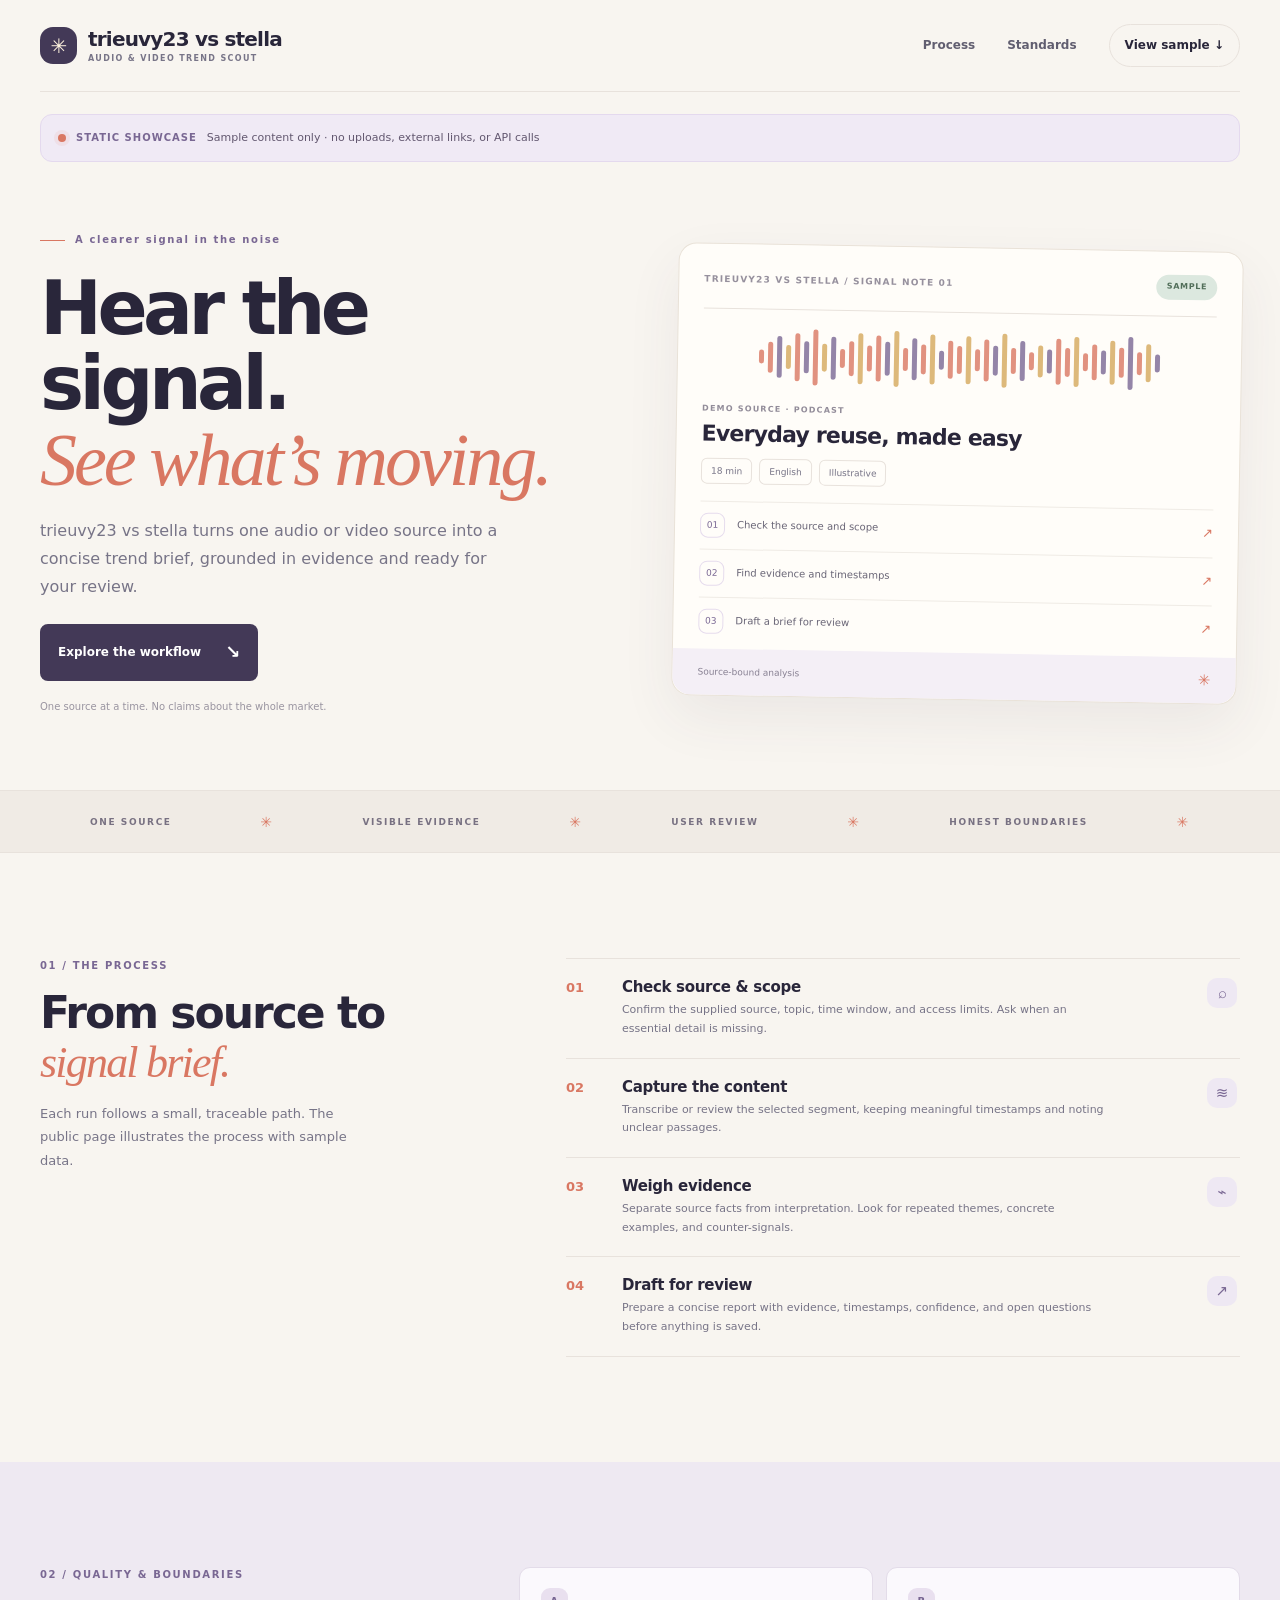
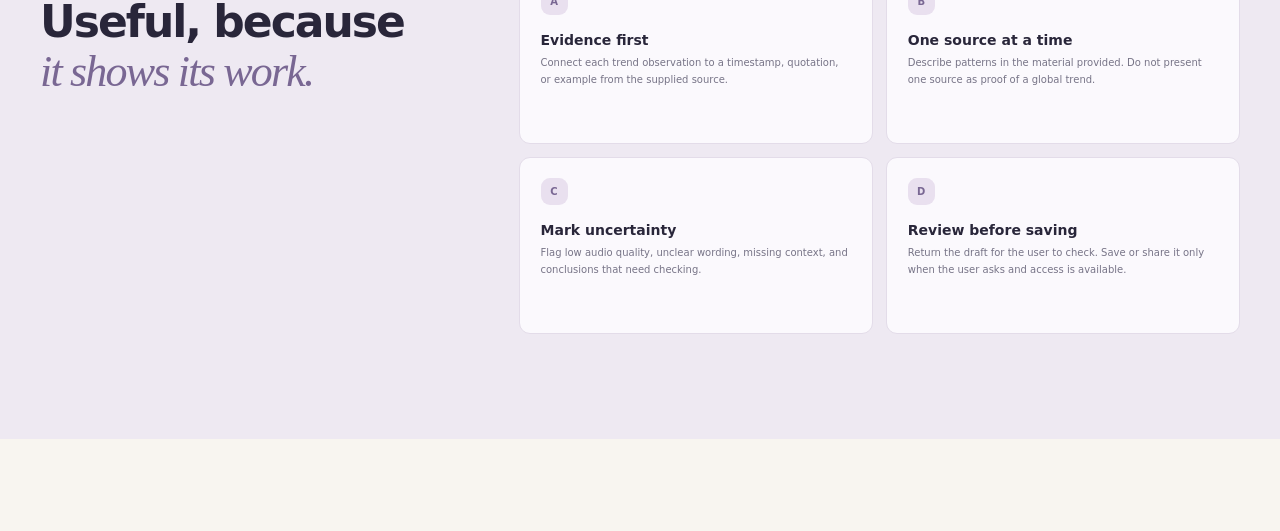
==== commit 9f8eb0f5: "Rename website to trieuvy23 vs stella Update the public site title, visible branding, and companion " ====
--- a/workbench.html
+++ b/workbench.html
@@ -4,9 +4,9 @@
   <meta charset="utf-8">
   <meta name="viewport" content="width=device-width, initial-scale=1">
   <meta http-equiv="refresh" content="0; url=index.html#process">
-  <title>Stella — Workflow</title>
+  <title>trieuvy23 vs stella — Workflow</title>
 </head>
 <body>
-  <p>The old workspace link now points to Stella's workflow. <a href="index.html#process">Open the Stella workflow</a>.</p>
+  <p>The old workspace link now points to trieuvy23 vs stella's workflow. <a href="index.html#process">Open the trieuvy23 vs stella workflow</a>.</p>
 </body>
 </html>
